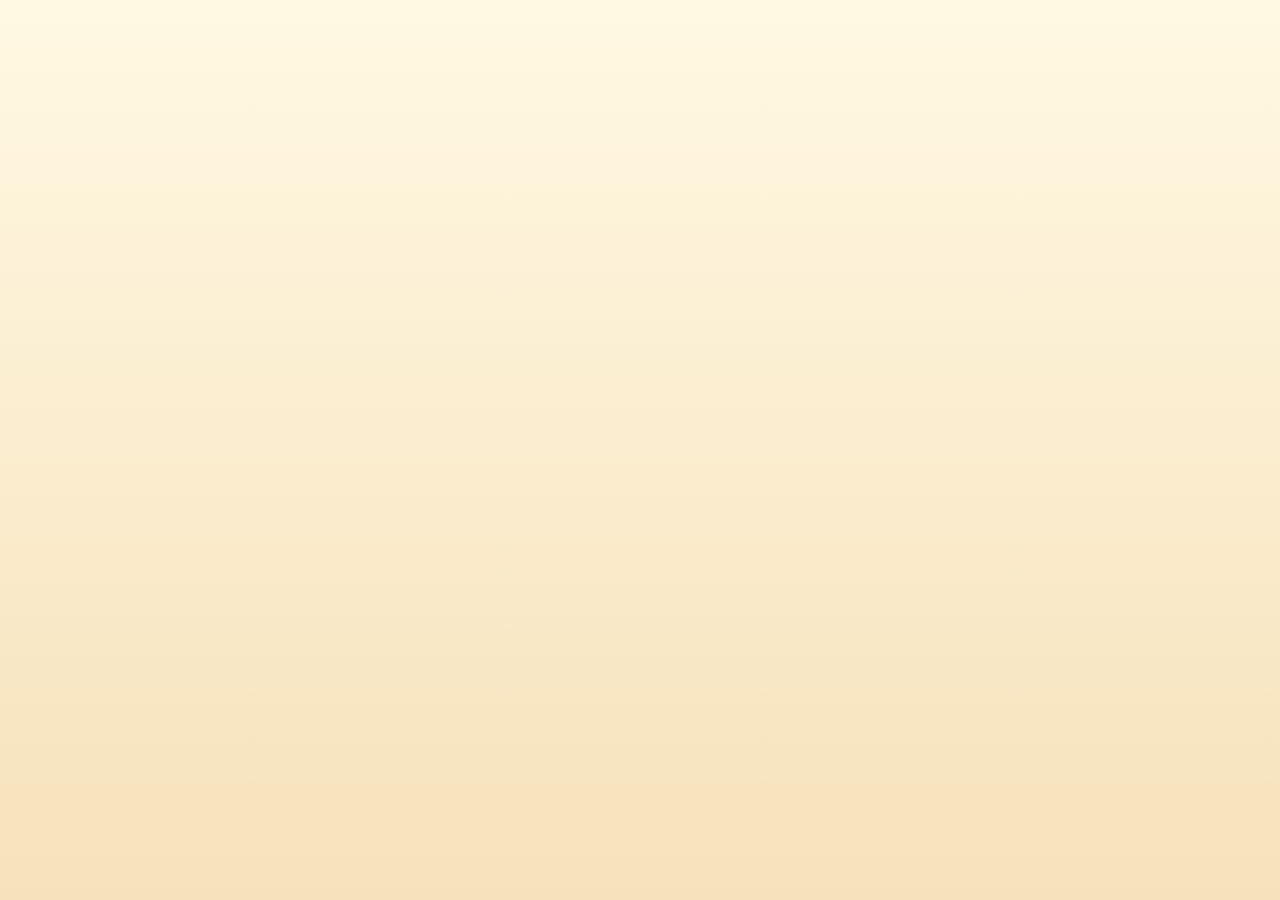
==== dashboard.html @ 77f5edcc "Update dashboard.html" ====
<!DOCTYPE html>
<html>
<head>
    <meta charset="UTF-8">
    <meta name="viewport" content="width=device-width, initial-scale=1.0, user-scalable=yes">
    <title>Курс беті - Қазақ тілі</title>

    <link rel="stylesheet"
          href="https://cdnjs.cloudflare.com/ajax/libs/font-awesome/6.5.0/css/all.min.css">

    <style>
        * {
            margin: 0;
            padding: 0;
            box-sizing: border-box;
        }

        body {
            background:
                linear-gradient(
                    rgba(255, 248, 225, 0.95),
                    rgba(245, 222, 179, 0.9)
                ),
                url('https://www.transparenttextures.com/patterns/kazakh-ornament.png');

            background-size: auto, 200px;
            font-family: 'Segoe UI', 'Roboto', 'Noto Sans', sans-serif;
            min-height: 100vh;
            padding: 20px;
        }

        .container {
            max-width: 700px;
            margin: 0 auto;
            background: rgba(255, 255, 245, 0.95);
            border-radius: 50px;
            padding: 30px;
            box-shadow: 0 10px 30px rgba(0,0,0,0.1);
            border: 1px solid #E6D3B3;
        }

        .lesson-card {
            border: 1px solid #DDBF8C;
            border-radius: 20px;
            padding: 15px;
            margin: 12px 0;
            background: #FFFCF8;
            transition: 0.3s;
        }

        .lesson-card.available {
            cursor: pointer;
            border-left: 5px solid #4CAF50;
        }

        .lesson-card.locked {
            opacity: 0.6;
            background: #f5f5f5;
        }

        .badge {
            background: #4CAF50;
            color: white;
            padding: 3px 10px;
            border-radius: 20px;
            font-size: 12px;
            display: inline-block;
            margin-top: 8px;
        }

        .progress-bar {
            width: 100%;
            background: #e0e0e0;
            border-radius: 10px;
            height: 10px;
            margin-top: 10px;
        }

        .progress-fill {
            background: #4CAF50;
            height: 10px;
            border-radius: 10px;
            width: 0%;
        }

        h1 {
            color: #5A3A1A;
            text-align: center;
            margin-bottom: 25px;
        }

        .red-btn {
            background: #f44336;
            color: white;
            border: none;
            padding: 10px 20px;
            border-radius: 40px;
            cursor: pointer;
            font-size: 16px;
            display: block;
            margin: 20px auto 0;
            width: 200px;
        }

        .gold-btn {
            background: gold;
            color: black;
            font-weight: bold;
            padding: 12px 25px;
            border: none;
            border-radius: 40px;
            cursor: pointer;
            margin-top: 20px;
            width: 100%;
        }

        /* =========================
           ПРОФИЛЬ
        ========================= */

        .profile-btn {
            display: flex !important;
            align-items: center;
            gap: 10px;
            width: fit-content;
            margin: 0 0 20px auto;
            padding: 7px 14px 7px 7px;
            background: linear-gradient(135deg, #ffffff, #fff8ec);
            color: #5A3A1A !important;
            border: 1px solid #DDBF8C;
            border-radius: 50px;
            text-decoration: none !important;
            font-size: 15px;
            font-weight: 600;
            box-shadow: 0 4px 12px rgba(90, 58, 26, 0.15);
            cursor: pointer;
            transition: all 0.25s ease;
        }

        .profile-avatar {
            width: 38px;
            height: 38px;
            display: flex;
            align-items: center;
            justify-content: center;
            flex-shrink: 0;
            background: linear-gradient(135deg, #8B5A2B, #5A3A1A);
            color: white;
            border-radius: 50%;
            font-size: 18px;
            font-weight: bold;
            box-shadow: 0 2px 6px rgba(0,0,0,0.15);
        }

        .profile-arrow {
            font-size: 22px;
            line-height: 1;
            color: #8B5A2B;
            transition: transform 0.25s;
        }

        .profile-btn:hover {
            background: #fff3df;
            border-color: #C99C61;
            transform: translateY(-2px);
            box-shadow: 0 7px 18px rgba(90,58,26,0.20);
        }

        .profile-btn:hover .profile-arrow {
            transform: translateX(3px);
        }

        /* =========================
           DEVELOPER ПАНЕЛЬ
        ========================= */

        #developerPanel {
            margin-top: 25px;
        }

        #developerPanel h2 {
            color: #5A3A1A;
            margin-bottom: 12px;
        }

        .dev-grid {
            display: flex;
            flex-wrap: wrap;
            gap: 8px;
        }

        .dev-grid button,
        .dev-grid a {
            background: #f5f5f5;
            color: #222;
            border: 1px solid #999;
            border-radius: 4px;
            padding: 5px 9px;
            font-family: inherit;
            font-size: 14px;
            cursor: pointer;
            text-decoration: none;
            display: inline-block;
        }

        .dev-grid button
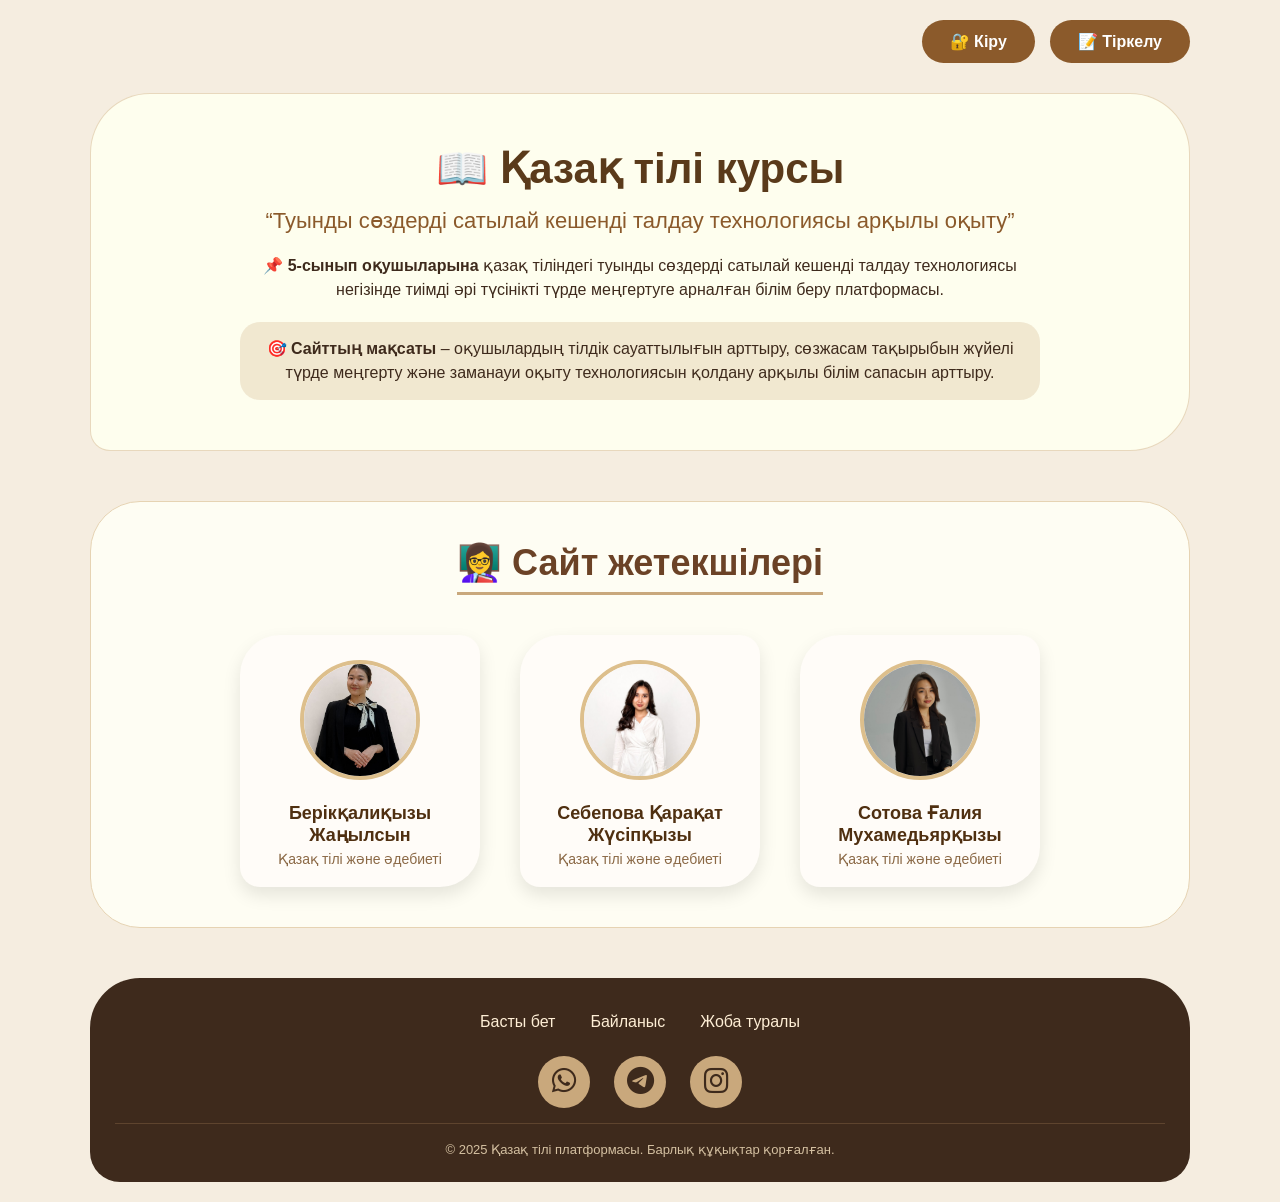
==== commit 63f768f0: "Update dashboard.html" ====
--- a/dashboard.html
+++ b/dashboard.html
@@ -203,4 +203,407 @@
             display: inline-block;
         }
 
-        .dev-grid button
+        .dev-grid button:hover,
+        .dev-grid a:hover {
+            background: #e9e9e9;
+        }
+
+        @media (max-width: 600px) {
+            .container {
+                padding: 20px;
+            }
+
+            .profile-btn {
+                font-size: 14px;
+                padding: 6px 12px 6px 6px;
+            }
+
+            .profile-avatar {
+                width: 34px;
+                height: 34px;
+                font-size: 16px;
+            }
+        }
+    </style>
+</head>
+
+<body>
+
+<div class="container">
+
+    <a href="profile.html" class="profile-btn">
+        <span class="profile-avatar" id="profileAvatar">R</span>
+        <span>Менің профилім</span>
+        <span class="profile-arrow">›</span>
+    </a>
+
+    <h1>📚 Қазақ тілі курсы</h1>
+
+    <!-- САБАҚТАР -->
+    <div id="lessonsList"></div>
+
+    <!-- DEVELOPER ПАНЕЛЬ -->
+    <div id="developerPanel" style="display:none;">
+
+        <h2>👨‍💻 Әзірлеуші панелі</h2>
+
+        <div class="dev-grid">
+
+            <button onclick="openLesson(1)">📖 1-сабақ</button>
+            <button onclick="openLesson(2)">📖 2-сабақ</button>
+            <button onclick="openLesson(3)">📖 3-сабақ</button>
+            <button onclick="openLesson(4)">📖 4-сабақ</button>
+            <button onclick="openLesson(5)">📖 5-сабақ</button>
+            <button onclick="openLesson(6)">📖 6-сабақ</button>
+
+            <button onclick="window.location.href='certificate.html'">
+                🎓 Сертификат
+            </button>
+
+            <a href="Туынды_сөздер.pdf" target="_blank">
+                📕 Туынды сөздер
+            </a>
+
+            <a href="Сатылай_кешенді_талдау.pdf" target="_blank">
+                📘 Сатылай кешенді талдау
+            </a>
+
+        </div>
+    </div>
+
+    <!-- ПРОГРЕСС -->
+    <div style="margin-top:30px;">
+
+        <div class="progress-bar">
+            <div class="progress-fill" id="progressFill"></div>
+        </div>
+
+        <p id="progressText"
+           style="text-align:center; margin-top:10px; color:#4F2F10;">
+        </p>
+
+    </div>
+
+    <button class="red-btn" onclick="logout()">
+        Шығу
+    </button>
+
+</div>
+
+
+<script>
+
+    // ==========================================
+    // КІРУДІ ТЕКСЕРУ
+    // ==========================================
+
+    if (localStorage.getItem('isLoggedIn') !== 'true') {
+        window.location.href = 'index.html';
+    }
+
+
+    // ==========================================
+    // ҚАЗІРГІ ҚОЛДАНУШЫ
+    // ==========================================
+
+    let currentUser = JSON.parse(
+        localStorage.getItem('currentUser')
+    );
+
+
+    // ==========================================
+    // ПРОФИЛЬДЕГІ АВАТАР ӘРПІ
+    // ==========================================
+
+    if (currentUser && currentUser.fullname) {
+
+        let firstLetter =
+            currentUser.fullname
+                .charAt(0)
+                .toUpperCase();
+
+        document.getElementById(
+            'profileAvatar'
+        ).textContent = firstLetter;
+    }
+
+
+    // ==========================================
+    // САБАҚТАР
+    // ==========================================
+
+    const lessons = [
+        { id: 1, title: "1-сабақ", duration: "15 минут" },
+        { id: 2, title: "2-сабақ", duration: "15 минут" },
+        { id: 3, title: "3-сабақ", duration: "15 минут" },
+        { id: 4, title: "4-сабақ", duration: "15 минут" },
+        { id: 5, title: "5-сабақ", duration: "15 минут" },
+        { id: 6, title: "6-сабақ", duration: "15 минут" }
+    ];
+
+
+    // ==========================================
+    // EMAIL
+    // ==========================================
+
+    function getUserEmail() {
+
+        if (currentUser && currentUser.email) {
+            return currentUser.email;
+        }
+
+        return 'guest';
+    }
+
+
+    // ==========================================
+    // DEVELOPER ТЕКСЕРУ
+    // ==========================================
+
+    function isDeveloper() {
+
+        if (!currentUser) {
+            return false;
+        }
+
+        return currentUser.role === 'developer';
+    }
+
+
+    // ==========================================
+    // ЖЕКЕ ПРОГРЕСС КІЛТІ
+    // ==========================================
+
+    function getProgressKey(lessonId) {
+
+        return getUserEmail()
+            + '_lesson'
+            + lessonId
+            + '_test_passed';
+    }
+
+
+    // ==========================================
+    // ҚОЛЖЕТІМДІ САБАҚТАР
+    // ==========================================
+
+    function getUnlockedLessons() {
+
+        // Developer-ге бәрі ашық
+        if (isDeveloper()) {
+            return [1, 2, 3, 4, 5, 6];
+        }
+
+        // Оқушыға бастапқыда тек 1-сабақ
+        let unlocked = [1];
+
+        for (let i = 2; i <= 6; i++) {
+
+            if (
+                localStorage.getItem(
+                    getProgressKey(i - 1)
+                ) === 'true'
+            ) {
+                unlocked.push(i);
+            }
+        }
+
+        return unlocked;
+    }
+
+
+    // ==========================================
+    // DASHBOARD
+    // ==========================================
+
+    function loadDashboard() {
+
+        let unlocked = getUnlockedLessons();
+        let completed = [];
+
+        // Өтілген сабақтарды анықтау
+        for (let i = 1; i <= 6; i++) {
+
+            if (
+                localStorage.getItem(
+                    getProgressKey(i)
+                ) === 'true'
+            ) {
+                completed.push(i);
+            }
+        }
+
+
+        let html = '';
+
+        lessons.forEach(lesson => {
+
+            let isUnlocked =
+                unlocked.includes(lesson.id);
+
+            let isCompleted =
+                completed.includes(lesson.id);
+
+            html += `
+                <div
+                    class="lesson-card ${isUnlocked ? 'available' : 'locked'}"
+                    onclick="${isUnlocked ? `openLesson(${lesson.id})` : ''}"
+                >
+
+                    <div style="
+                        display:flex;
+                        justify-content:space-between;
+                    ">
+
+                        <div>
+
+                            <h3>
+                                📖 ${lesson.title}
+                            </h3>
+
+                            <p>
+                                ⏱️ ${lesson.duration}
+                            </p>
+
+                            ${
+                                isCompleted
+                                ? '<span class="badge">✅ Өтілген</span>'
+                                : ''
+                            }
+
+                        </div>
+
+                        <div>
+                            ${!isUnlocked ? '🔒' : ''}
+                        </div>
+
+                    </div>
+
+                    ${
+                        isCompleted
+                        ? `
+                            <div class="progress-bar">
+                                <div
+                                    class="progress-fill"
+                                    style="width:100%">
+                                </div>
+                            </div>
+                        `
+                        : ''
+                    }
+
+                </div>
+            `;
+        });
+
+
+        document.getElementById(
+            'lessonsList'
+        ).innerHTML = html;
+
+
+        // ======================================
+        // ПРОГРЕСС
+        // ======================================
+
+        let percent =
+            (completed.length / 6) * 100;
+
+        document.getElementById(
+            'progressFill'
+        ).style.width = percent + '%';
+
+        document.getElementById(
+            'progressText'
+        ).innerHTML =
+            `✅ ${completed.length}/6 сабақ өтілді (${Math.round(percent)}%)`;
+
+
+        // ======================================
+        // СЕРТИФИКАТ
+        // ======================================
+
+        if (completed.length === 6 || isDeveloper()) {
+
+            const btn =
+                document.createElement('div');
+
+            btn.innerHTML = `
+                <button
+                    class="gold-btn"
+                    onclick="window.location.href='certificate.html'"
+                >
+                    🎓 СЕРТИФИКАТ АЛУ 🎓
+                </button>
+            `;
+
+            document.getElementById(
+                'lessonsList'
+            ).appendChild(btn);
+        }
+    }
+
+
+    // ==========================================
+    // САБАҚТЫ АШУ
+    // ==========================================
+
+    function openLesson(id) {
+
+        localStorage.setItem(
+            'currentLesson',
+            id
+        );
+
+        window.location.href =
+            'lesson.html';
+    }
+
+
+    // ==========================================
+    // DEVELOPER ПАНЕЛЬ
+    // ==========================================
+
+    function loadDeveloperPanel() {
+
+        if (isDeveloper()) {
+
+            document.getElementById(
+                'developerPanel'
+            ).style.display = 'block';
+        }
+    }
+
+
+    // ==========================================
+    // ШЫҒУ
+    // ==========================================
+
+    function logout() {
+
+        localStorage.removeItem(
+            'isLoggedIn'
+        );
+
+        localStorage.removeItem(
+            'currentUser'
+        );
+
+        alert('Шықтыңыз!');
+
+        window.location.href =
+            'index.html';
+    }
+
+
+    // ==========================================
+    // ІСКЕ ҚОСУ
+    // ==========================================
+
+    loadDashboard();
+    loadDeveloperPanel();
+
+</script>
+
+</body>
+</html>
